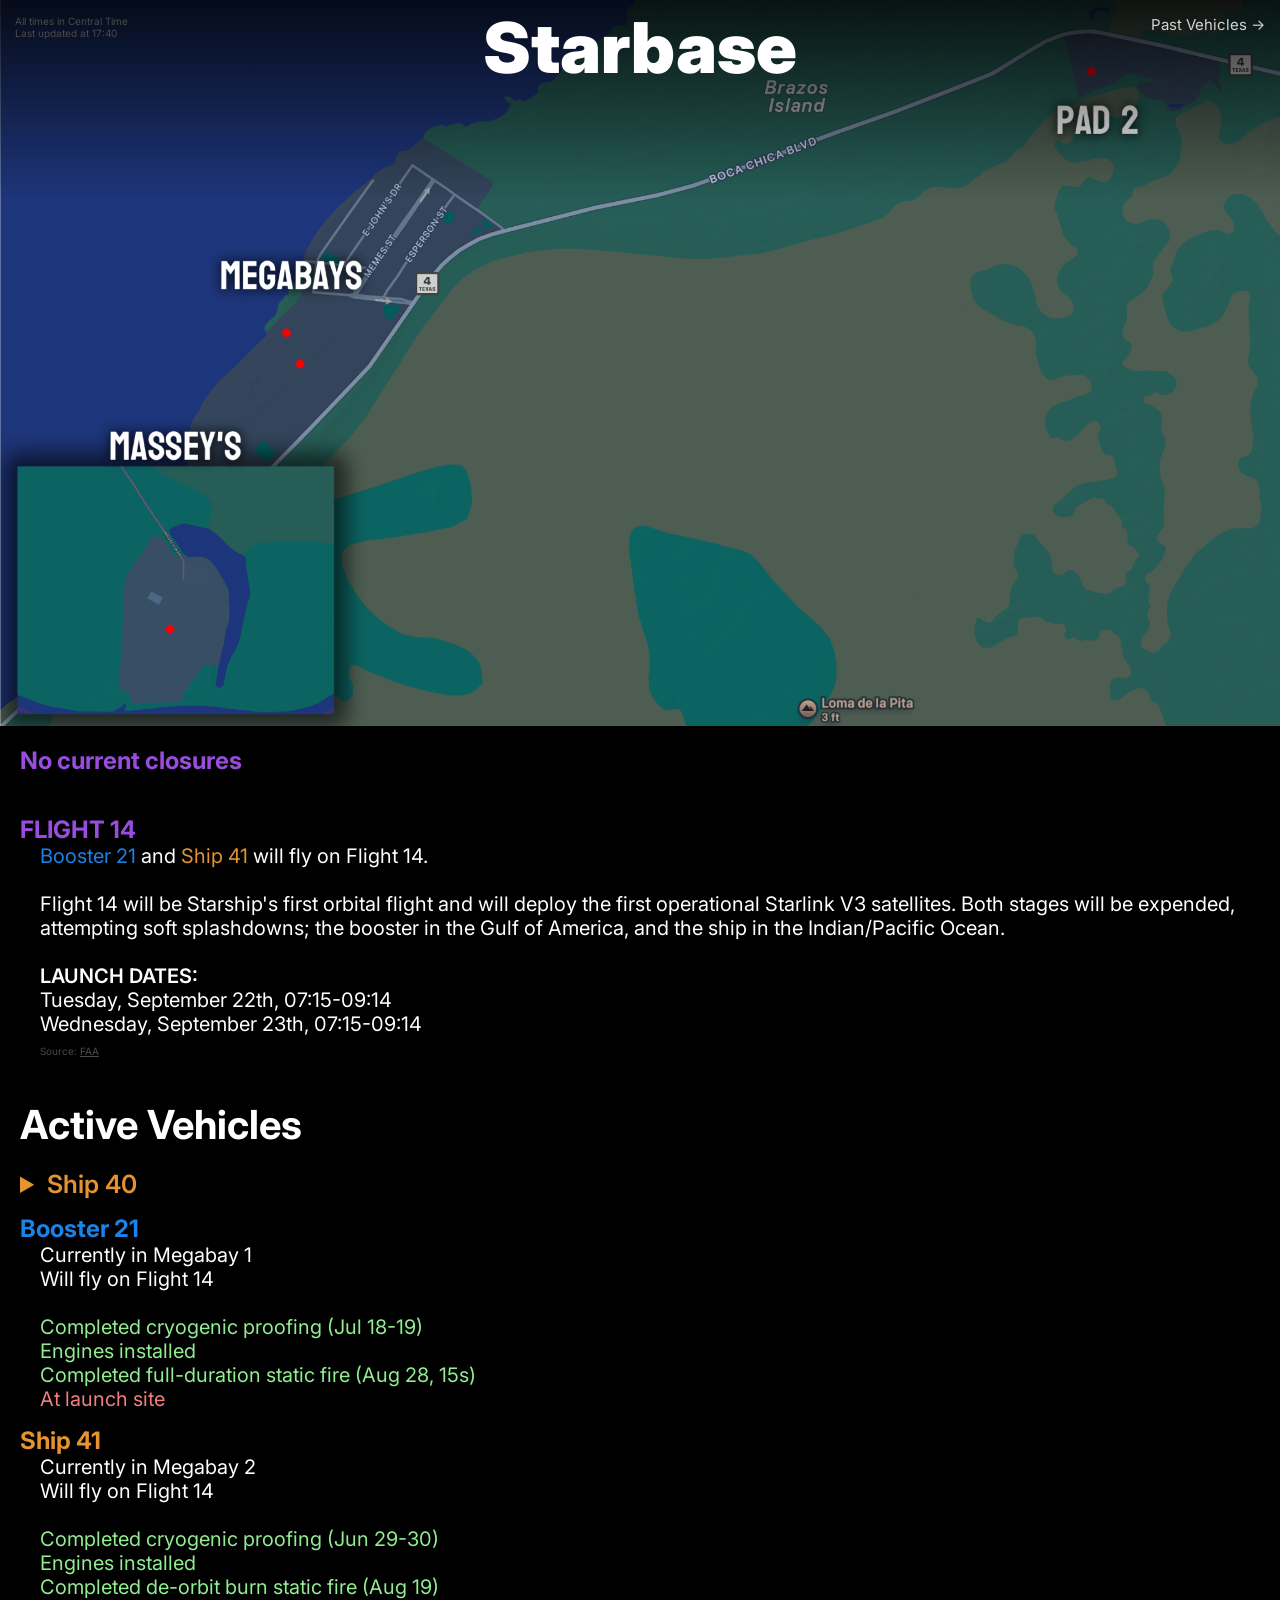
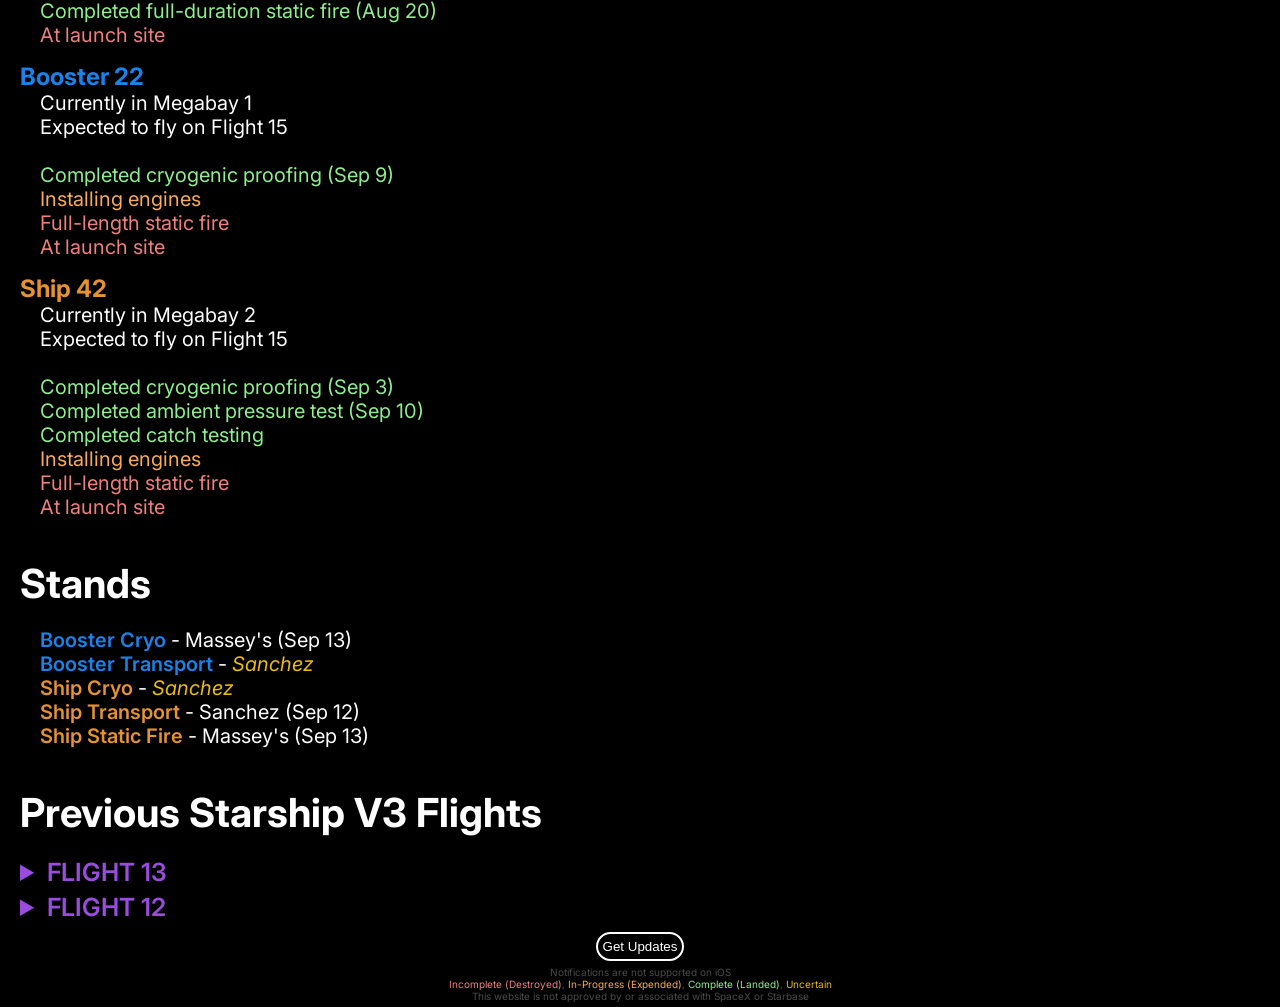
==== index.html @ cf2907a3 "notifications fix (maybe)" ====
<!DOCTYPE html>
<html>
<head>
<title>Starbase Updates</title>
<meta name="viewport" content="width=device-width, initial-scale=1.0">
<link href="https://fonts.googleapis.com/css2?family=Inter:ital,opsz,wght@0,14..32,100..900;1,14..32,100..900&family=Noto+Sans:ital,wght@0,100..900;1,100..900&display=swap" rel="stylesheet">
<link rel="stylesheet" href="stylesheet.css">
</head>

<body>
<div class="h-wrapper">
    <img src="img/none.png" class="headerimg">
    <h1>Starbase</h1>
    <p>All times in Central Time <br> Last updated at 17:40</p>
    <p class="right expand"><a href="past-vehicles.html" class="a-wrapper a-expand">Past Vehicles -></a></p>
</div>

<div class="firstdiv">
<h3 class="launch">No current closures</h3>

<!-- <details>
<summary class="dropdown-hover">Road Closure (Pad -> Production)</summary>
<pre>
<b>DATE</b> - m d, xx:xx-xx:xx
<b>PURPOSE</b> - 
</pre>
</details> -->

<!-- <details>
<summary class="dropdown-hover beach-closure">Beach Closure</summary>
<pre>
<b>DATE</b> - m d, xx:xx-xx:xx
<b>PURPOSE</b> - 
</pre>
</details> -->
</div>

<div>
<h3 class="launch">FLIGHT 14</h3>
<pre>
<span class="booster">Booster 21</span> and <span class="ship">Ship 41</span> will fly on Flight 14.

Flight 14 will be Starship's first orbital flight and will deploy the first operational Starlink V3 satellites. Both stages will be expended, attempting soft splashdowns; the booster in the Gulf of America, and the ship in the Indian/Pacific Ocean.

<b>LAUNCH DATES:</b>
Tuesday, September 22th, 07:15-09:14
Wednesday, September 23th, 07:15-09:14
<span class="source">Source: <a href="https://www.fly.faa.gov/adv/adv_spt" target="_blank" class="a-source">FAA</a></span>
</pre>
</div>

<div>
<h2>Active Vehicles</h2>

<details>
<summary class="dropdown-hover ship ship-hover">Ship 40</summary>
<pre>
Currently near the Cape of Good Hope
Flew on Flight 13

Ship 40 was expended on Flight 13, splashing down in the Indian Ocean. However, it landed soft enough to survive, and is now being transported to Starbase onboard <a href="https://www.marinetraffic.com/en/ais/details/ships/shipid:255286" target="_blank">FORTE</a> with a current ETA of October 8th.
</pre>
</details>

<h3 class="booster">Booster 21</h3>
<pre>
Currently in Megabay 1
Will fly on Flight 14

<span class="complete">Completed cryogenic proofing (Jul 18-19)
Engines installed
Completed full-duration static fire (Aug 28, 15s)</span>
<span class="incomplete">At launch site</span>
</pre>

<h3 class="ship">Ship 41</h3>
<pre>
Currently in Megabay 2
Will fly on Flight 14

<span class="complete">Completed cryogenic proofing (Jun 29-30)
Engines installed
Completed de-orbit burn static fire (Aug 19)
Completed full-duration static fire (Aug 20)</span>
<span class="incomplete">At launch site</span>
</pre>

<h3 class="booster">Booster 22</h3>
<pre>
Currently in Megabay 1
Expected to fly on Flight 15

<span class="complete">Completed cryogenic proofing (Sep 9)</span>
<span class="in-progress">Installing engines</span>
<span class="incomplete">Full-length static fire
At launch site</span>
</pre>

<h3 class="ship">Ship 42</h3>
<pre>
Currently in Megabay 2
Expected to fly on Flight 15

<span class="complete">Completed cryogenic proofing (Sep 3)
Completed ambient pressure test (Sep 10)
Completed catch testing</span>
<span class="in-progress">Installing engines</span>
<span class="incomplete">Full-length static fire
At launch site</span>
</pre>
</div>

<div>
<h2>Stands</h2>
<pre>
<b class="booster">Booster Cryo</b> - Massey's (Sep 13)
<b class="booster">Booster Transport</b> - <span class="uncertain">Sanchez</span>
<b class="ship">Ship Cryo</b> - <span class="uncertain">Sanchez</span>
<b class="ship">Ship Transport</b> - Sanchez (Sep 12)
<b class="ship">Ship Static Fire</b> - Massey's (Sep 13)
</pre>
</div>

<div>
<h2>Previous Starship V3 Flights</h2>
<details>
<summary class="dropdown-hover">FLIGHT 13</summary>
<pre>
<a class="a-none" href="past-vehicles.html#booster-20"><span class="incomplete">Booster 20</span></a> and <span class="complete">Ship 40</span> flew on Flight 13 on July 24th, 2026.

Flight 13 was the second test of Starship V3. Booster 20 completed its boostback burn but failed to relight all 13 engines for its landing burn, resulting in a hard splashdown. Ship 40 successfully deployed real Starlink V3 satellites for the first time, relit an engine in space, and splashed down in the Indian Ocean soft enough to remain in one piece.
</pre>
</details>

<details>
<summary class="dropdown-hover">FLIGHT 12</summary>
<pre>
<a class="a-none" href="past-vehicles.html#booster-19"><span class="incomplete">Booster 19</span></a> and <a class="a-none" href="past-vehicles.html#ship-39"><span class="in-progress">Ship 39</span></a> flew on Flight 12 on May 22nd, 2026.

Flight 12 was the first test flight of Starship V3. One Raptor 3 engine flamed out on ascent and, after stage separation, Booster 19 was unable to perform its boostback burn. One of Ship 39's RVAC engines flamed out on ascent, but despite that the rest of the flight was successful, deploying dummy Starlink V3 satellites before splashing down in the Indian Ocean.
</pre>
</details>
</div>

<button class="f-button" id="permissions">Get Updates</button>
<p class="footer source">Notifications are not supported on iOS</p>
<p class="footer source"><span class="incomplete">Incomplete (Destroyed)</span>, <span class="in-progress">In-Progress (Expended)</span>, <span class="complete">Complete (Landed)</span>, <span style="color: rgb(235, 188, 18);">Uncertain</span></p>
<p style="padding-bottom: 5px" class="footer source">This website is not approved by or associated with SpaceX or Starbase</p>

<script src="script.js"></script>
</body>
</html>
---- stylesheet.css ----
html {
    -webkit-text-size-adjust: 100%;
    text-size-adjust: 100%;
}

body {
    background-color: black;
    color: white;
    font-family: 'Inter';
    margin: 0;
}

h1 {
    text-align: center;
    font-weight: 900;
    font-size: clamp(28px, 8vw, 70px);
    position: absolute;
    z-index: 10;
    top: 5px;
    left: 50%;
    transform: translateX(-50%);
    width: fit-content;
    margin: 0;
}


h2 {
    font-size: 40px;
    font-weight: 700;
    margin-bottom: 20px;
}

.h-wrapper p {
    font-size: clamp(5px, 2vw, 10px);
    color: rgb(75, 75, 75);
    position: absolute;
    z-index: 10;
    top: 15px;
    left: 15px;
    right: 0;
    margin: 0;
    width: fit-content;
}

.a-wrapper {
    font-size: clamp(10px, 2vw, 15px);
    text-decoration: none;
}

.h-wrapper .right {
    text-align: right;
    left: auto;
    right: 15px;
}

img {
    width: 100%;
    height: auto;
}

details {
    margin-top: 5px;
    margin-bottom: 5px;
    width: fit-content;
}

.dropdown-hover {
    cursor: pointer;
}

summary {
    font-weight: 600;
    font-size: 25px;
    color: #994cde;
    -webkit-user-select: none; /* Safari */
    -ms-user-select: none; /* IE 10 and IE 11 */
    user-select: none; /* Standard syntax */
}

.beach-closure {
    color: #d73cbd;
}

.beach-closure:hover {
    color: #f063d8;
}

summary:hover {
    color: #b974f5;
    transition: 0.1s;
}

.ship-hover:hover {
    color: #eba652;
    transition: 0.1s;
}

.booster-hover:hover {
    color: #3e98f2;
    transition: 0.1s;
}

pre {
    font-family: 'Inter';
    font-weight: 400;
    font-size: 20px;
    margin-top: 0;
    margin-bottom: 10px;
    white-space: pre-wrap;
    word-wrap: break-word;
    padding-left: 1em;
}

b {
    font-weight: 600;
}

.h-wrapper {
    position: relative;
    margin: 0;
    padding: 0;
}

.h-wrapper::after {
    content: '';
    position: absolute;
    top: 0;
    left: 0;
    right: 0;
    height: 200px;
    background: linear-gradient(to bottom, rgba(0, 0, 0, 0.8), transparent);
    pointer-events: none;
    z-index: 1;
}

.headerimg {
    display: block;
}

.firstdiv {
    margin-top: 20px;
}

div {
    margin-top: 40px;
    padding: 0 20px;
}

div h3 {
    font-size: 24px;
    margin-top: 15px;
    margin-bottom: 0;
}

.f-button {
    margin: auto;
    margin-top: 10px;
    margin-bottom: 5px;
    display: block;
    padding: 5px;
    border-radius: 15px;
    background-color: black;
    border: 2px white solid;
    color: white;
    scale: 1;
    transition: 0.2s;
}

.f-button:hover {
    color: black;
    background-color: white;
    scale: 1.1;
    cursor: pointer;
}

.footer {
    text-align: center;
}

.booster {
    color: #1b82e8;
}

.ship {
    color: #e49330;
}

.launch {
    color: #994cde;
}

.source {
    color: rgb(75, 75, 75);
    font-size: 10px;
    margin: 0;
}

a {
    color: lightgray;
    text-decoration-color: lightgray;
    text-decoration-thickness: 1px;
}

.a-source {
    color: rgb(75, 75, 75);
    text-decoration-color: rgb(75, 75, 75);
}

.a-none {
    color: auto;
    text-decoration-color: auto;
}

.complete {
    color: lightgreen;
}

.in-progress {
    color: rgb(249, 170, 91);
}

.incomplete {
    color: lightcoral
}

.uncertain {
    color: rgb(235, 188, 18);
    font-style: italic;
}

.retired {
    color: rgb(155, 155, 155);
}

.booster-s {
    color: rgb(54, 184, 228);
}

.ship-s {
    color: rgb(237, 162, 101);
}

.booster-launch-p {
    font-weight: 500;
    color: rgb(192, 233, 248);
}

.ship-launch-p {
    font-weight: 500;
    color: rgb(248, 214, 192)
}

.expand {
    scale: 1;
    transition: 0.3s;
}

.expand:hover {
    cursor: pointer;
    scale: 1.1;
}

.a-expand {
    color: lightgray;
    transition: 0.3s;
}

.a-expand:hover {
    color: white;
}
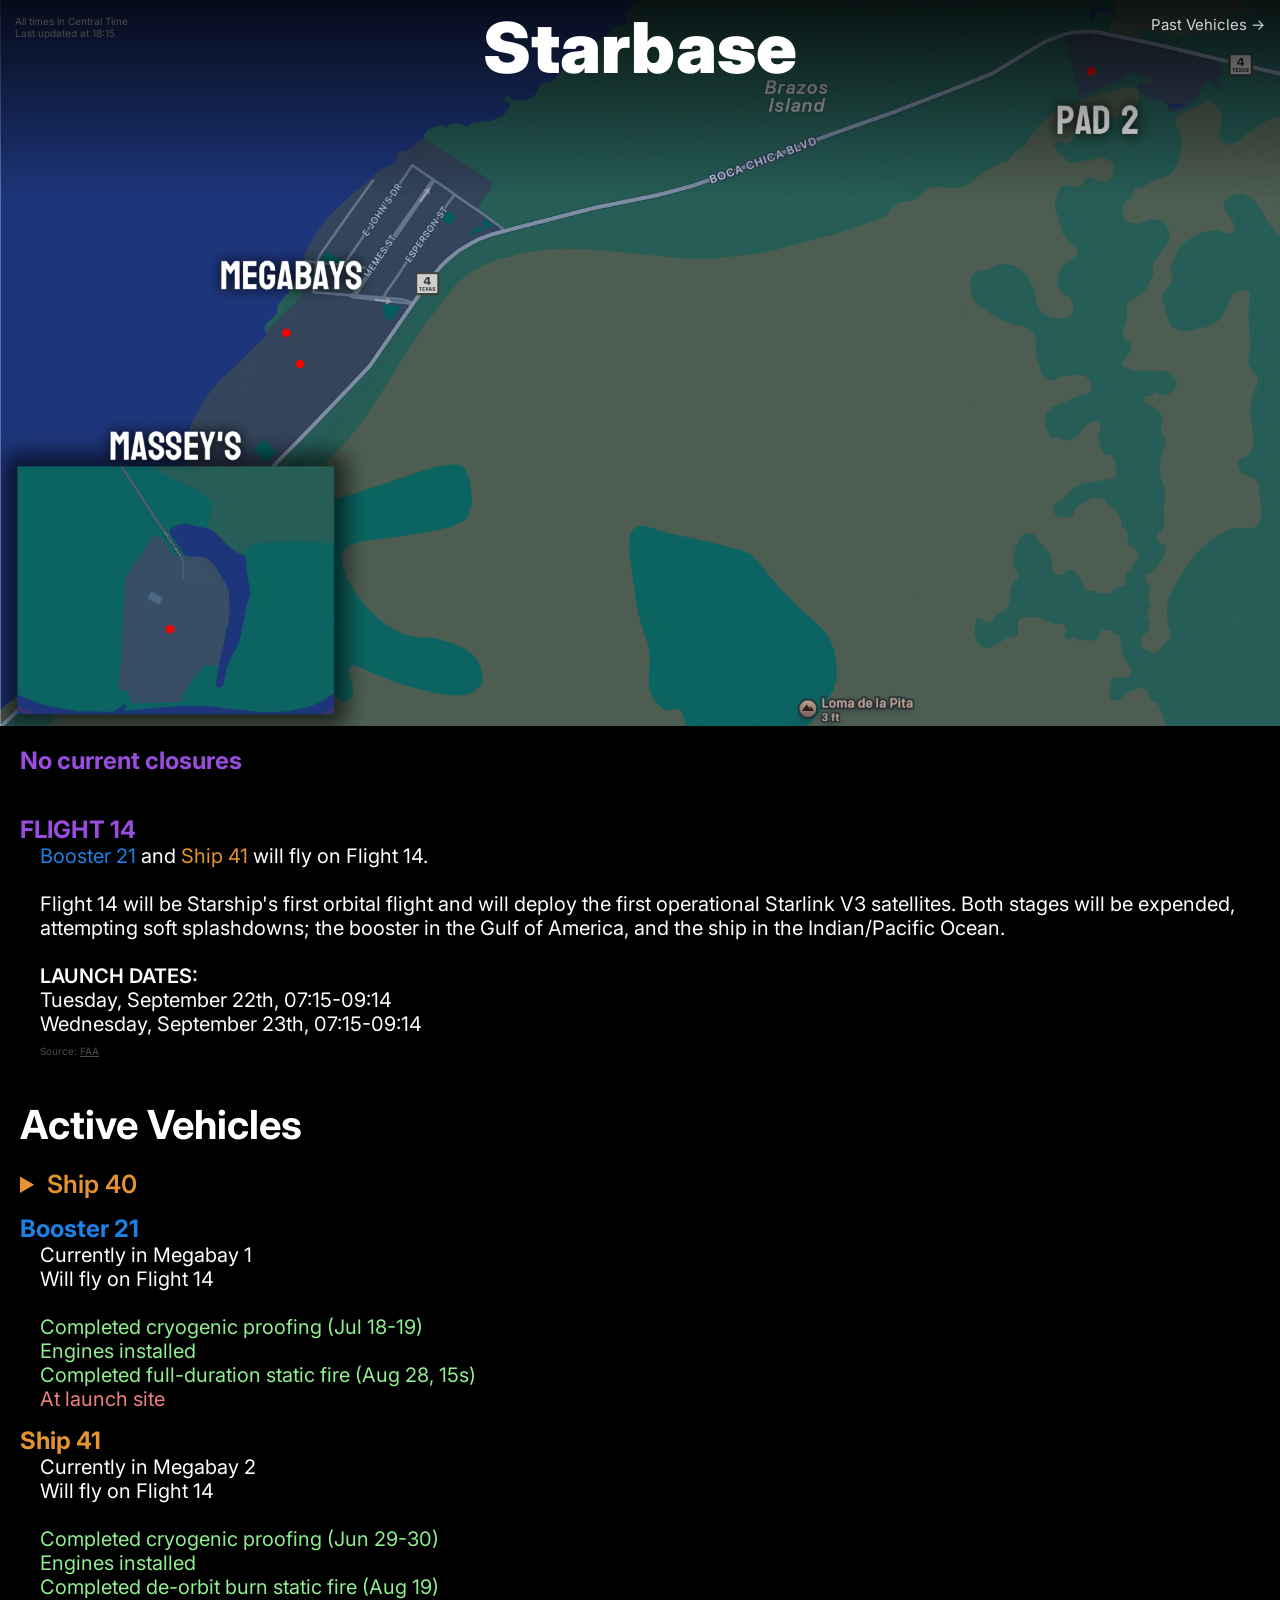
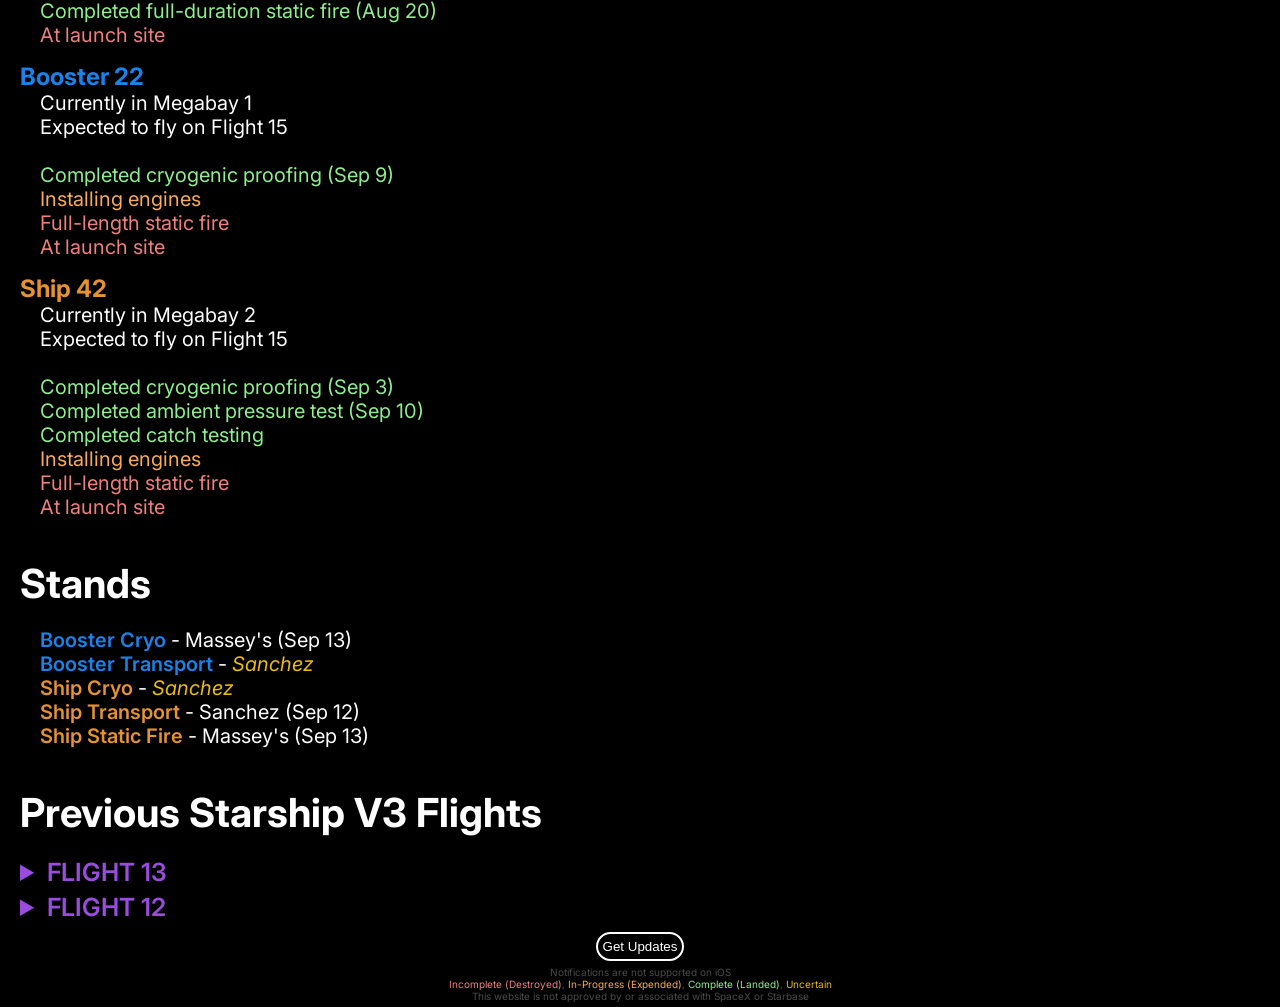
==== commit 22540f60: "9/14 18:15" ====
--- a/index.html
+++ b/index.html
@@ -11,7 +11,7 @@
 <div class="h-wrapper">
     <img src="img/none.png" class="headerimg">
     <h1>Starbase</h1>
-    <p>All times in Central Time <br> Last updated at 17:40</p>
+    <p>All times in Central Time <br> Last updated at 18:15</p>
     <p class="right expand"><a href="past-vehicles.html" class="a-wrapper a-expand">Past Vehicles -></a></p>
 </div>
 
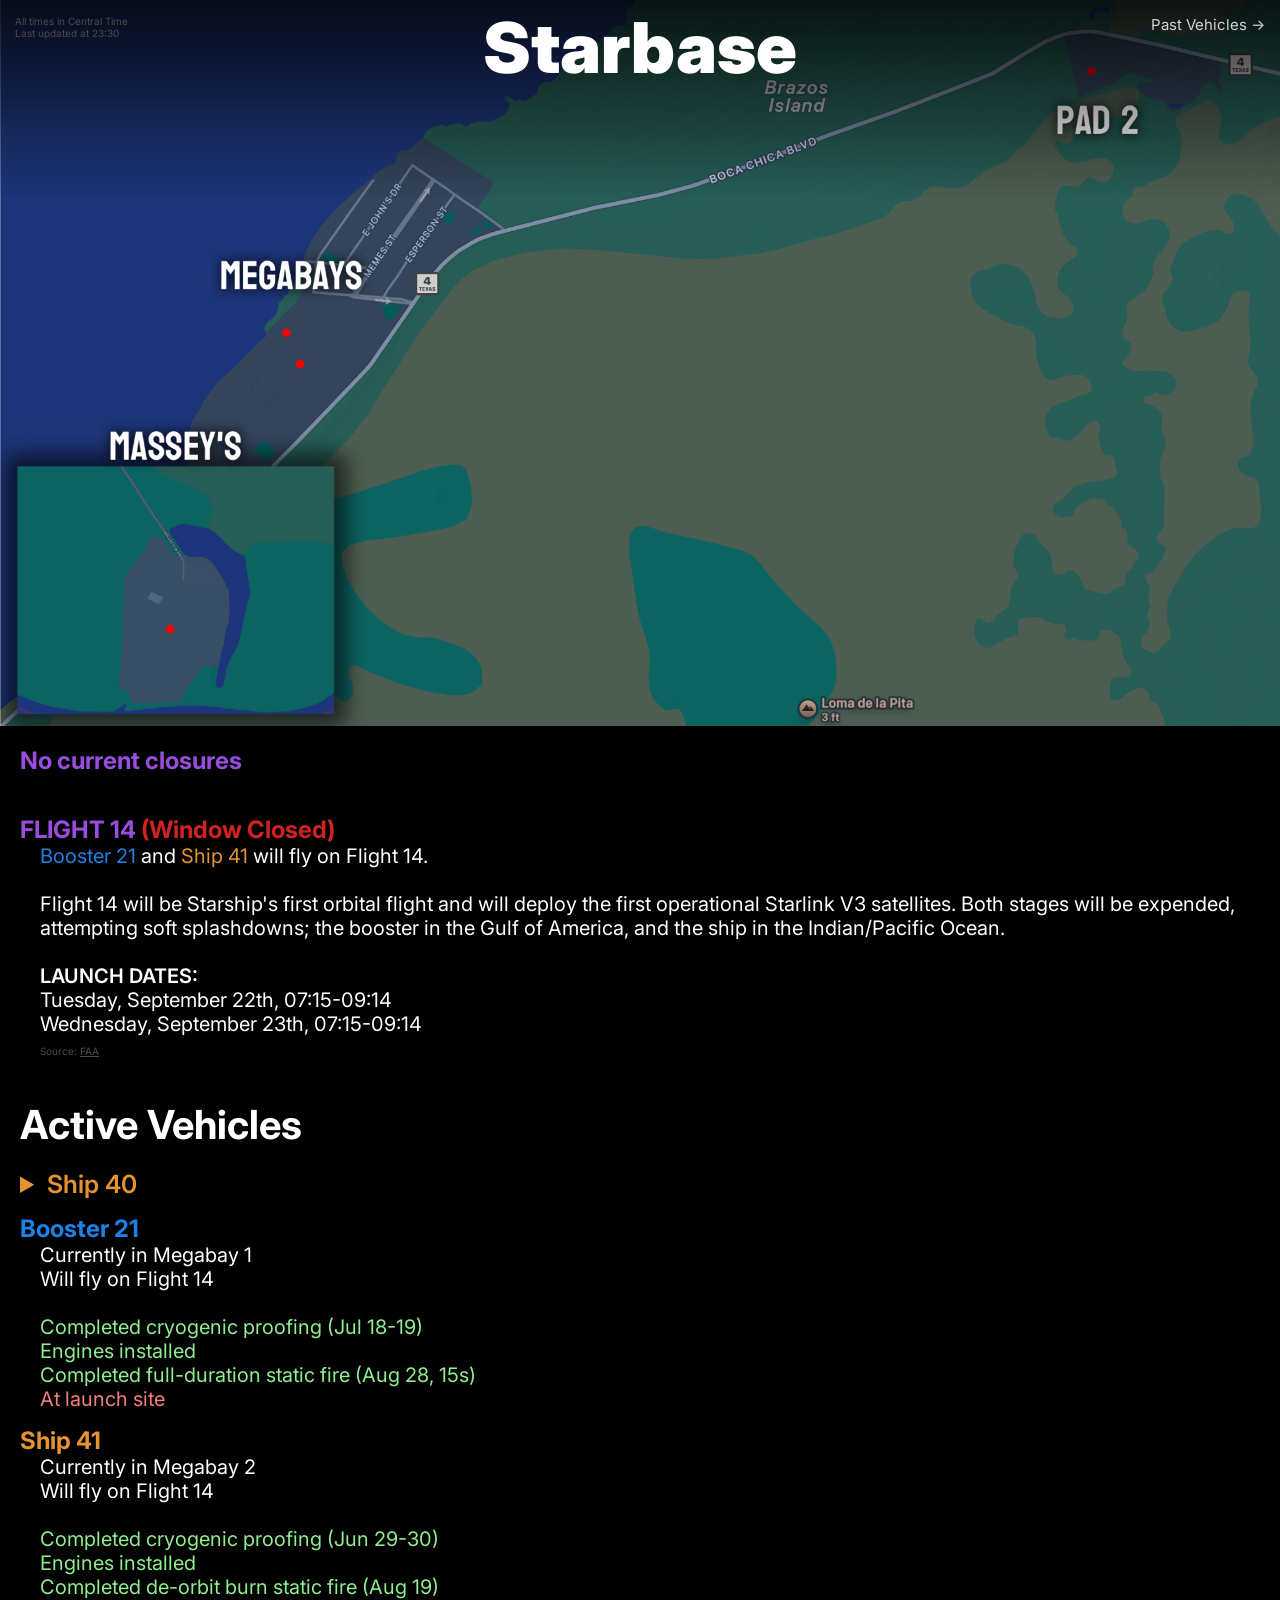
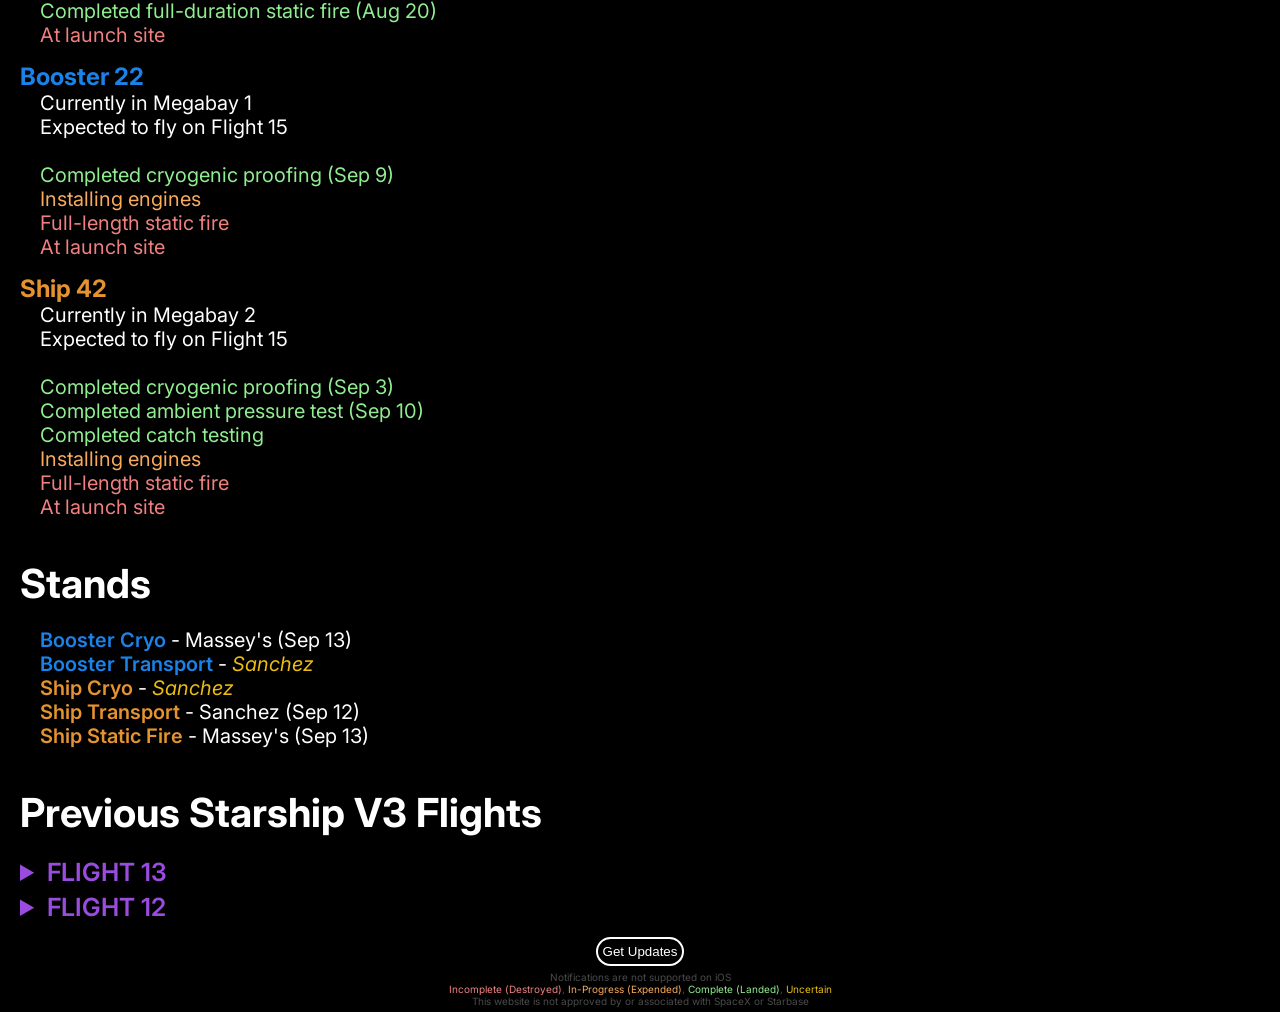
==== commit 10ab035a: "1.4 - Added a launch countdown (with notifications) - Made more objects scale with hover (details, h" ====
--- a/index.html
+++ b/index.html
@@ -10,9 +10,9 @@
 <body>
 <div class="h-wrapper">
     <img src="img/none.png" class="headerimg">
-    <h1>Starbase</h1>
-    <p>All times in Central Time <br> Last updated at 18:15</p>
-    <p class="right expand"><a href="past-vehicles.html" class="a-wrapper a-expand">Past Vehicles -></a></p>
+    <a href="index.html"><h1>Starbase</h1></a>
+    <p>All times in Central Time <br> Last updated at 23:30</p>
+    <p class="right expand11"><a href="past-vehicles.html" class="a-wrapper a-whiten">Past Vehicles -></a></p>
 </div>
 
 <div class="firstdiv">
@@ -36,7 +36,7 @@
 </div>
 
 <div>
-<h3 class="launch">FLIGHT 14</h3>
+<h3 class="launch">FLIGHT 14 <span style="color: rgb(209, 34, 34)" id="launchTimer"></span></h3>
 <pre>
 <span class="booster">Booster 21</span> and <span class="ship">Ship 41</span> will fly on Flight 14.
 
@@ -45,7 +45,7 @@
 <b>LAUNCH DATES:</b>
 Tuesday, September 22th, 07:15-09:14
 Wednesday, September 23th, 07:15-09:14
-<span class="source">Source: <a href="https://www.fly.faa.gov/adv/adv_spt" target="_blank" class="a-source">FAA</a></span>
+<span class="p-small">Source: <a href="https://www.fly.faa.gov/adv/adv_spt" target="_blank" class="a-source">FAA</a></span>
 </pre>
 </div>
 
@@ -142,10 +142,12 @@
 </details>
 </div>
 
+<div class="footer">
 <button class="f-button" id="permissions">Get Updates</button>
-<p class="footer source">Notifications are not supported on iOS</p>
-<p class="footer source"><span class="incomplete">Incomplete (Destroyed)</span>, <span class="in-progress">In-Progress (Expended)</span>, <span class="complete">Complete (Landed)</span>, <span style="color: rgb(235, 188, 18);">Uncertain</span></p>
-<p style="padding-bottom: 5px" class="footer source">This website is not approved by or associated with SpaceX or Starbase</p>
+<p class="p-small">Notifications are not supported on iOS</p>
+<p class="p-small"><span class="incomplete">Incomplete (Destroyed)</span>, <span class="in-progress">In-Progress (Expended)</span>, <span class="complete">Complete (Landed)</span>, <span style="color: rgb(235, 188, 18);">Uncertain</span></p>
+<p class="p-small">This website is not approved by or associated with SpaceX or Starbase</p>
+</div>
 
 <script src="script.js"></script>
 </body>
--- a/stylesheet.css
+++ b/stylesheet.css
@@ -1,33 +1,45 @@
 html {
     -webkit-text-size-adjust: 100%;
     text-size-adjust: 100%;
+    font-family: 'Inter';
 }
 
 body {
     background-color: black;
     color: white;
-    font-family: 'Inter';
     margin: 0;
 }
 
 h1 {
     text-align: center;
+    color: white;
     font-weight: 900;
     font-size: clamp(28px, 8vw, 70px);
     position: absolute;
     z-index: 10;
     top: 5px;
     left: 50%;
-    transform: translateX(-50%);
-    width: fit-content;
-    margin: 0;
-}
-
+    transform: translateX(-50%) scale(1);
+    transition: transform 0.3s;
+    width: fit-content;
+    margin: 0;
+}
+
+h1:hover {
+    transform: translateX(-50%) scale(1.2);
+    cursor: pointer;
+}
 
 h2 {
     font-size: 40px;
     font-weight: 700;
     margin-bottom: 20px;
+}
+
+h3 {
+    font-size: 24px;
+    margin-top: 15px;
+    margin-bottom: 0;
 }
 
 .h-wrapper p {
@@ -71,10 +83,17 @@
 summary {
     font-weight: 600;
     font-size: 25px;
+    width: fit-content;
     color: #994cde;
     -webkit-user-select: none; /* Safari */
     -ms-user-select: none; /* IE 10 and IE 11 */
     user-select: none; /* Standard syntax */
+    transition: 0.5s;
+    scale: 1;
+}
+
+summary:hover {
+    scale: 1.05;
 }
 
 .beach-closure {
@@ -87,17 +106,14 @@
 
 summary:hover {
     color: #b974f5;
-    transition: 0.1s;
 }
 
 .ship-hover:hover {
     color: #eba652;
-    transition: 0.1s;
 }
 
 .booster-hover:hover {
     color: #3e98f2;
-    transition: 0.1s;
 }
 
 pre {
@@ -146,12 +162,6 @@
     padding: 0 20px;
 }
 
-div h3 {
-    font-size: 24px;
-    margin-top: 15px;
-    margin-bottom: 0;
-}
-
 .f-button {
     margin: auto;
     margin-top: 10px;
@@ -174,7 +184,9 @@
 }
 
 .footer {
+    margin-top: 15px;
     text-align: center;
+    padding-bottom: 5px;
 }
 
 .booster {
@@ -189,7 +201,7 @@
     color: #994cde;
 }
 
-.source {
+.p-small {
     color: rgb(75, 75, 75);
     font-size: 10px;
     margin: 0;
@@ -211,6 +223,17 @@
     text-decoration-color: auto;
 }
 
+.grow-link {
+    scale: 1;
+    color: auto;
+    transition: 0.3s;
+}
+
+.grow-link:hover {
+    scale: 1.05;
+    color: rgb(80, 147, 235);
+}
+
 .complete {
     color: lightgreen;
 }
@@ -250,21 +273,21 @@
     color: rgb(248, 214, 192)
 }
 
-.expand {
+.expand11 {
     scale: 1;
     transition: 0.3s;
 }
 
-.expand:hover {
+.expand11:hover {
     cursor: pointer;
     scale: 1.1;
 }
 
-.a-expand {
+.a-whiten {
     color: lightgray;
     transition: 0.3s;
 }
 
-.a-expand:hover {
+.a-whiten:hover {
     color: white;
 }
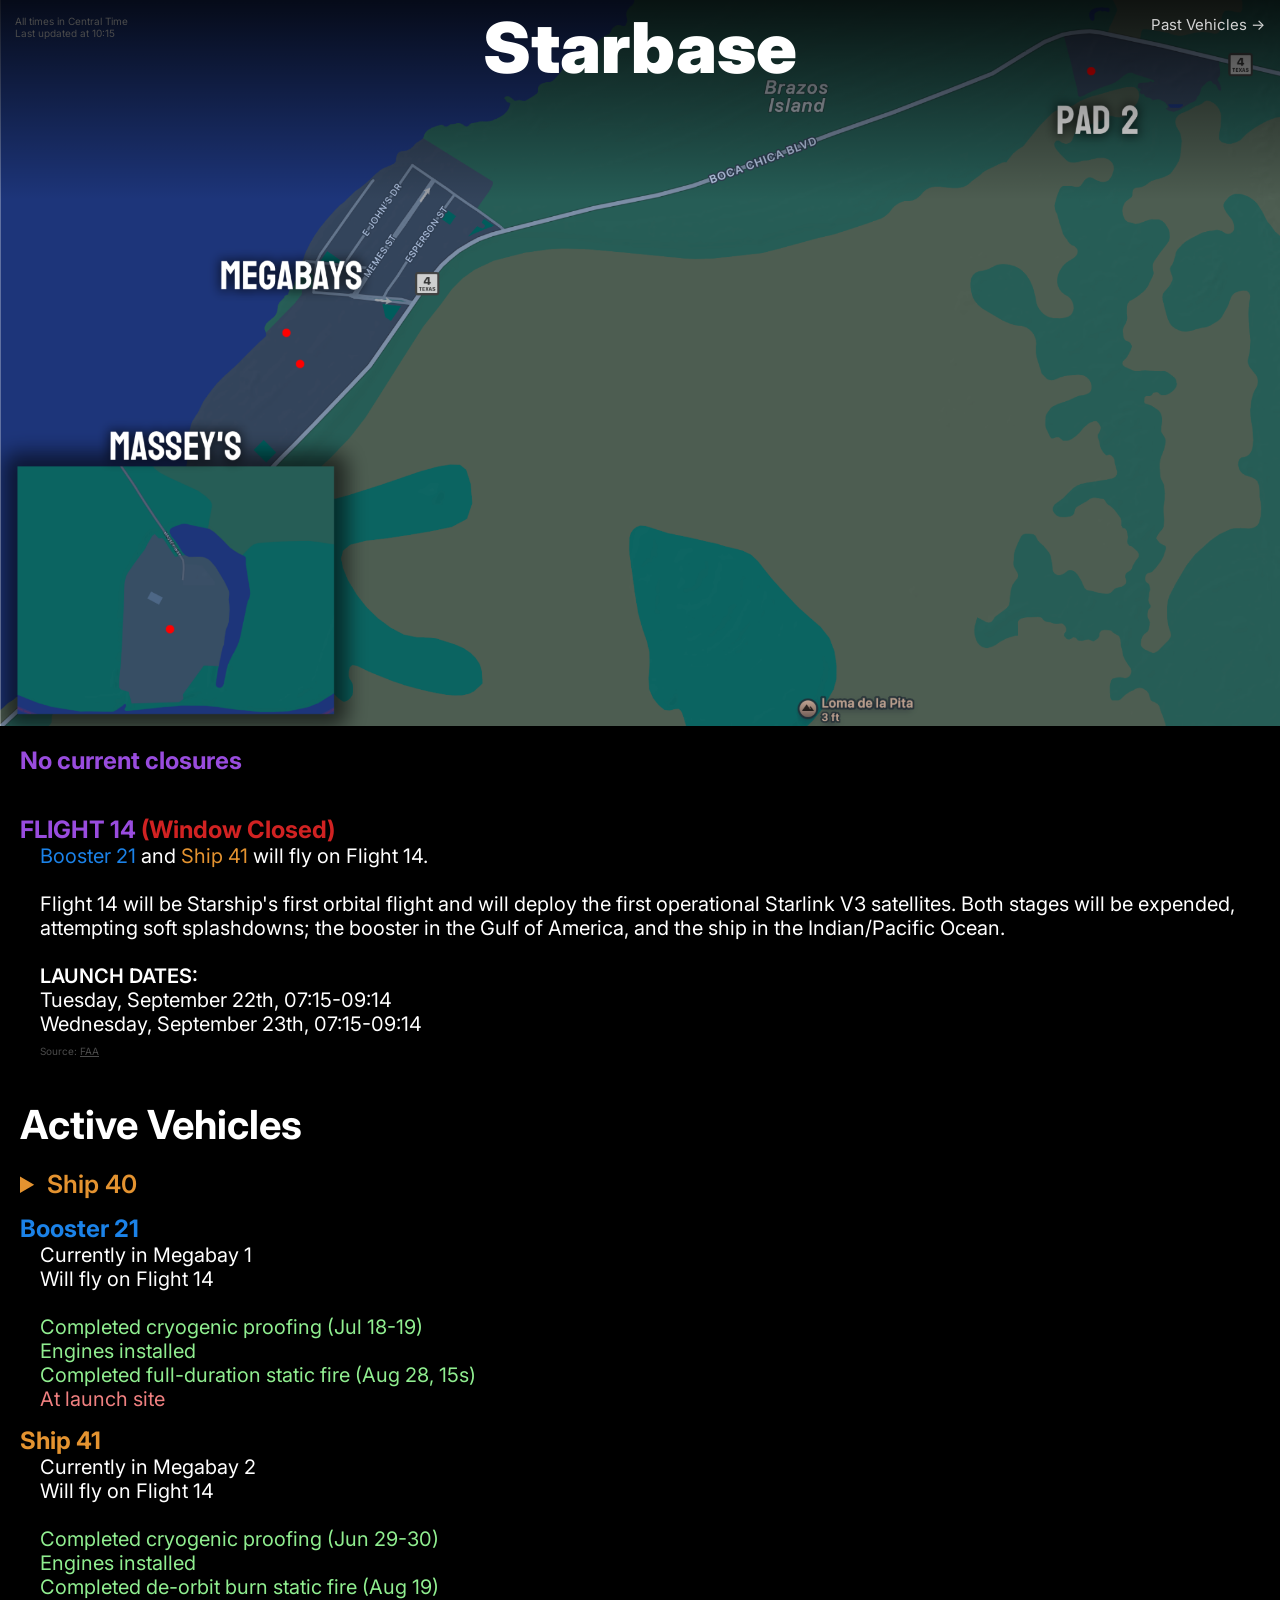
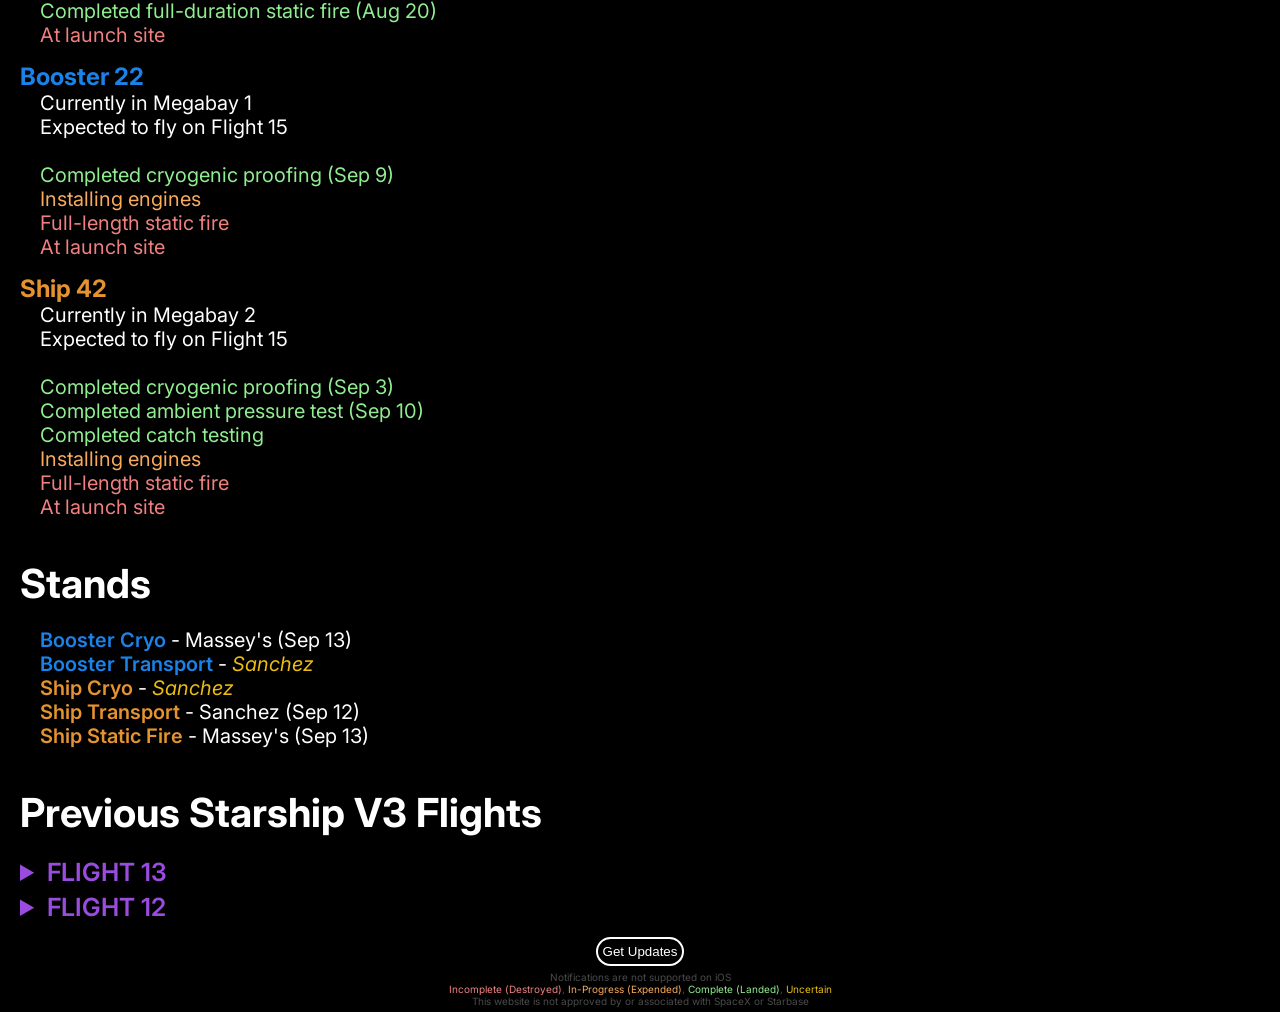
==== commit 1b0ae55a: "9/15 10:15 - Added 1hr and 10min notifications - Changed behavior when window is open" ====
--- a/index.html
+++ b/index.html
@@ -11,7 +11,7 @@
 <div class="h-wrapper">
     <img src="img/none.png" class="headerimg">
     <a href="index.html"><h1>Starbase</h1></a>
-    <p>All times in Central Time <br> Last updated at 23:30</p>
+    <p>All times in Central Time <br> Last updated at 10:15</p>
     <p class="right expand11"><a href="past-vehicles.html" class="a-wrapper a-whiten">Past Vehicles -></a></p>
 </div>
 
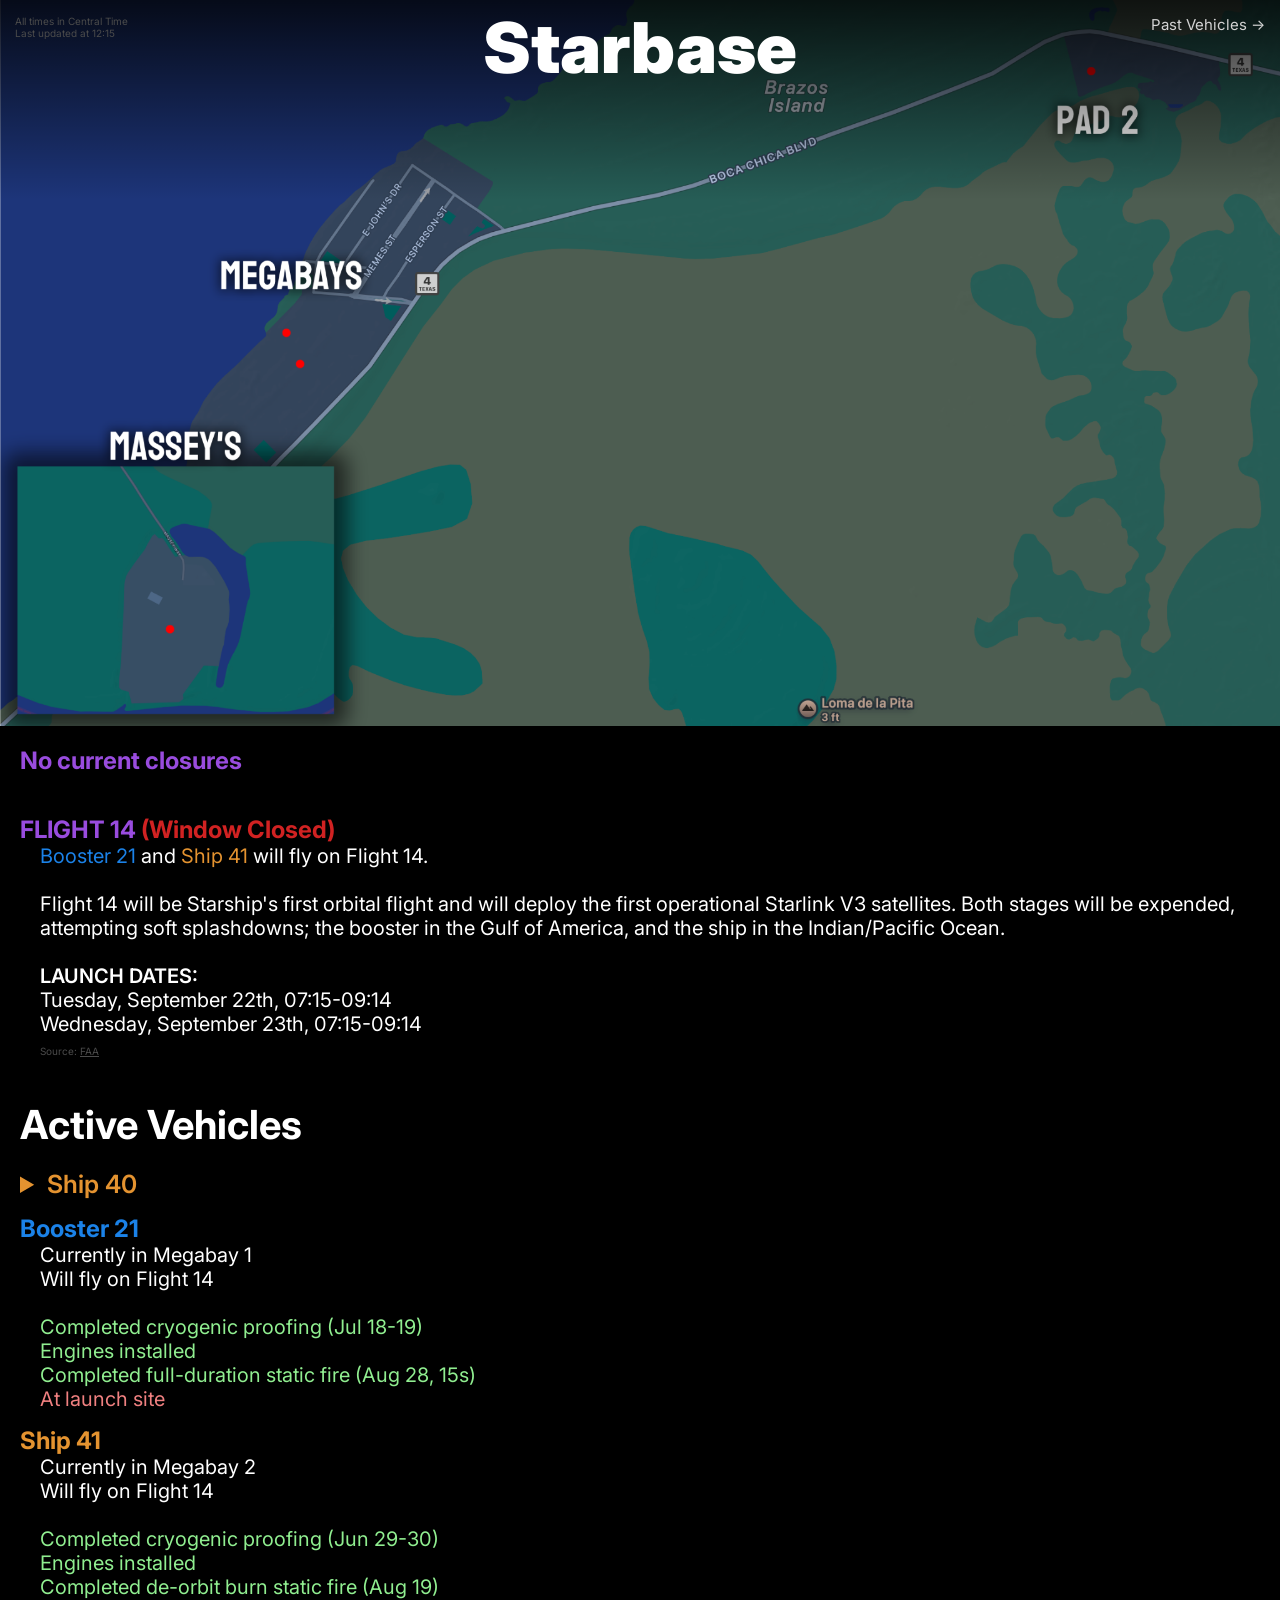
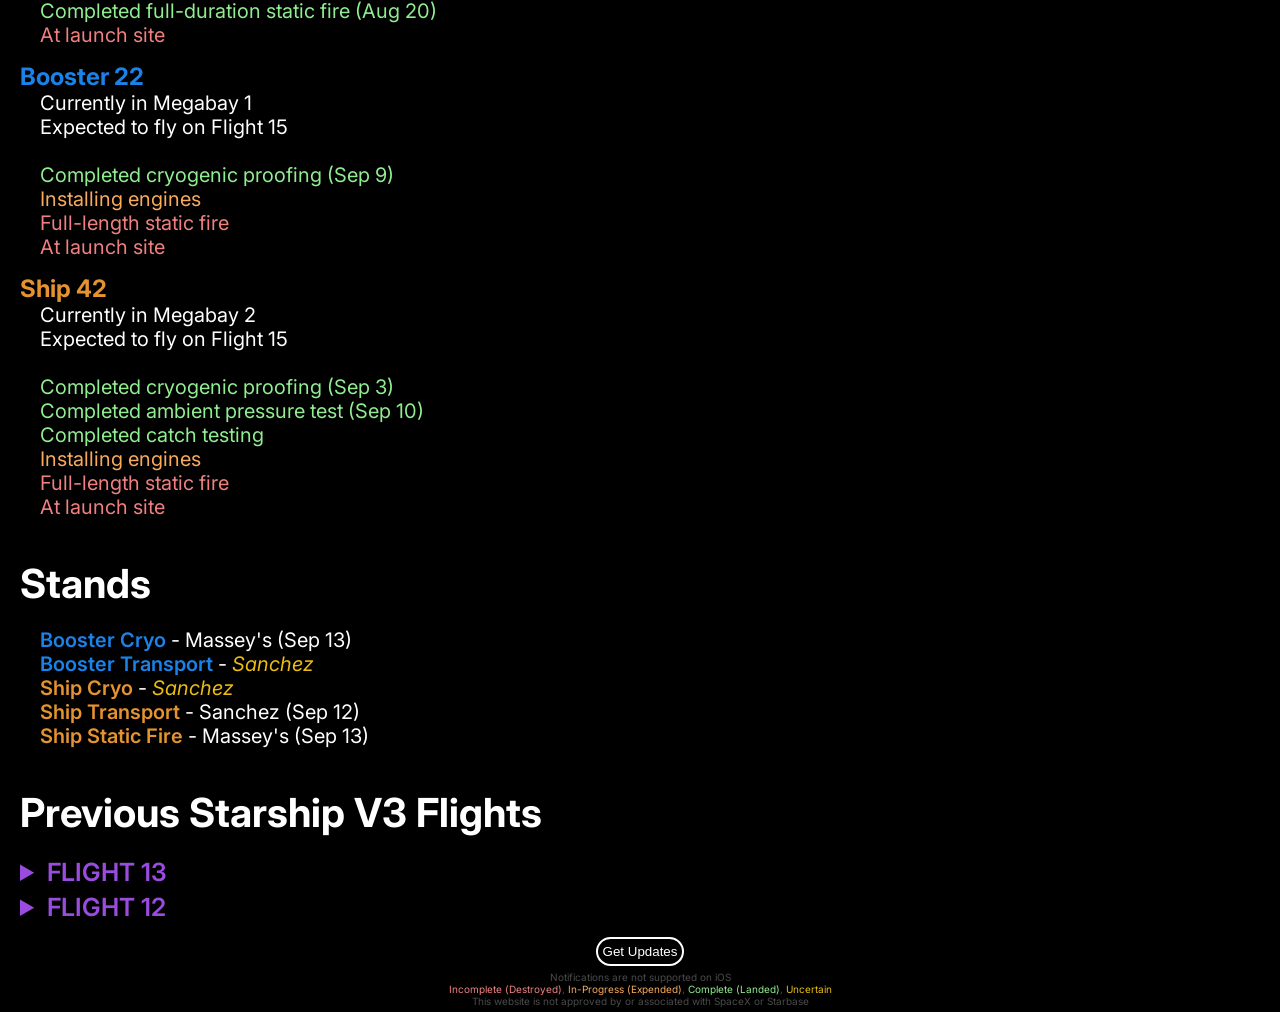
==== commit dd50182e: ".gitignore" ====
--- a/index.html
+++ b/index.html
@@ -11,7 +11,7 @@
 <div class="h-wrapper">
     <img src="img/none.png" class="headerimg">
     <a href="index.html"><h1>Starbase</h1></a>
-    <p>All times in Central Time <br> Last updated at 10:15</p>
+    <p>All times in Central Time <br> Last updated at 12:15</p>
     <p class="right expand11"><a href="past-vehicles.html" class="a-wrapper a-whiten">Past Vehicles -></a></p>
 </div>
 
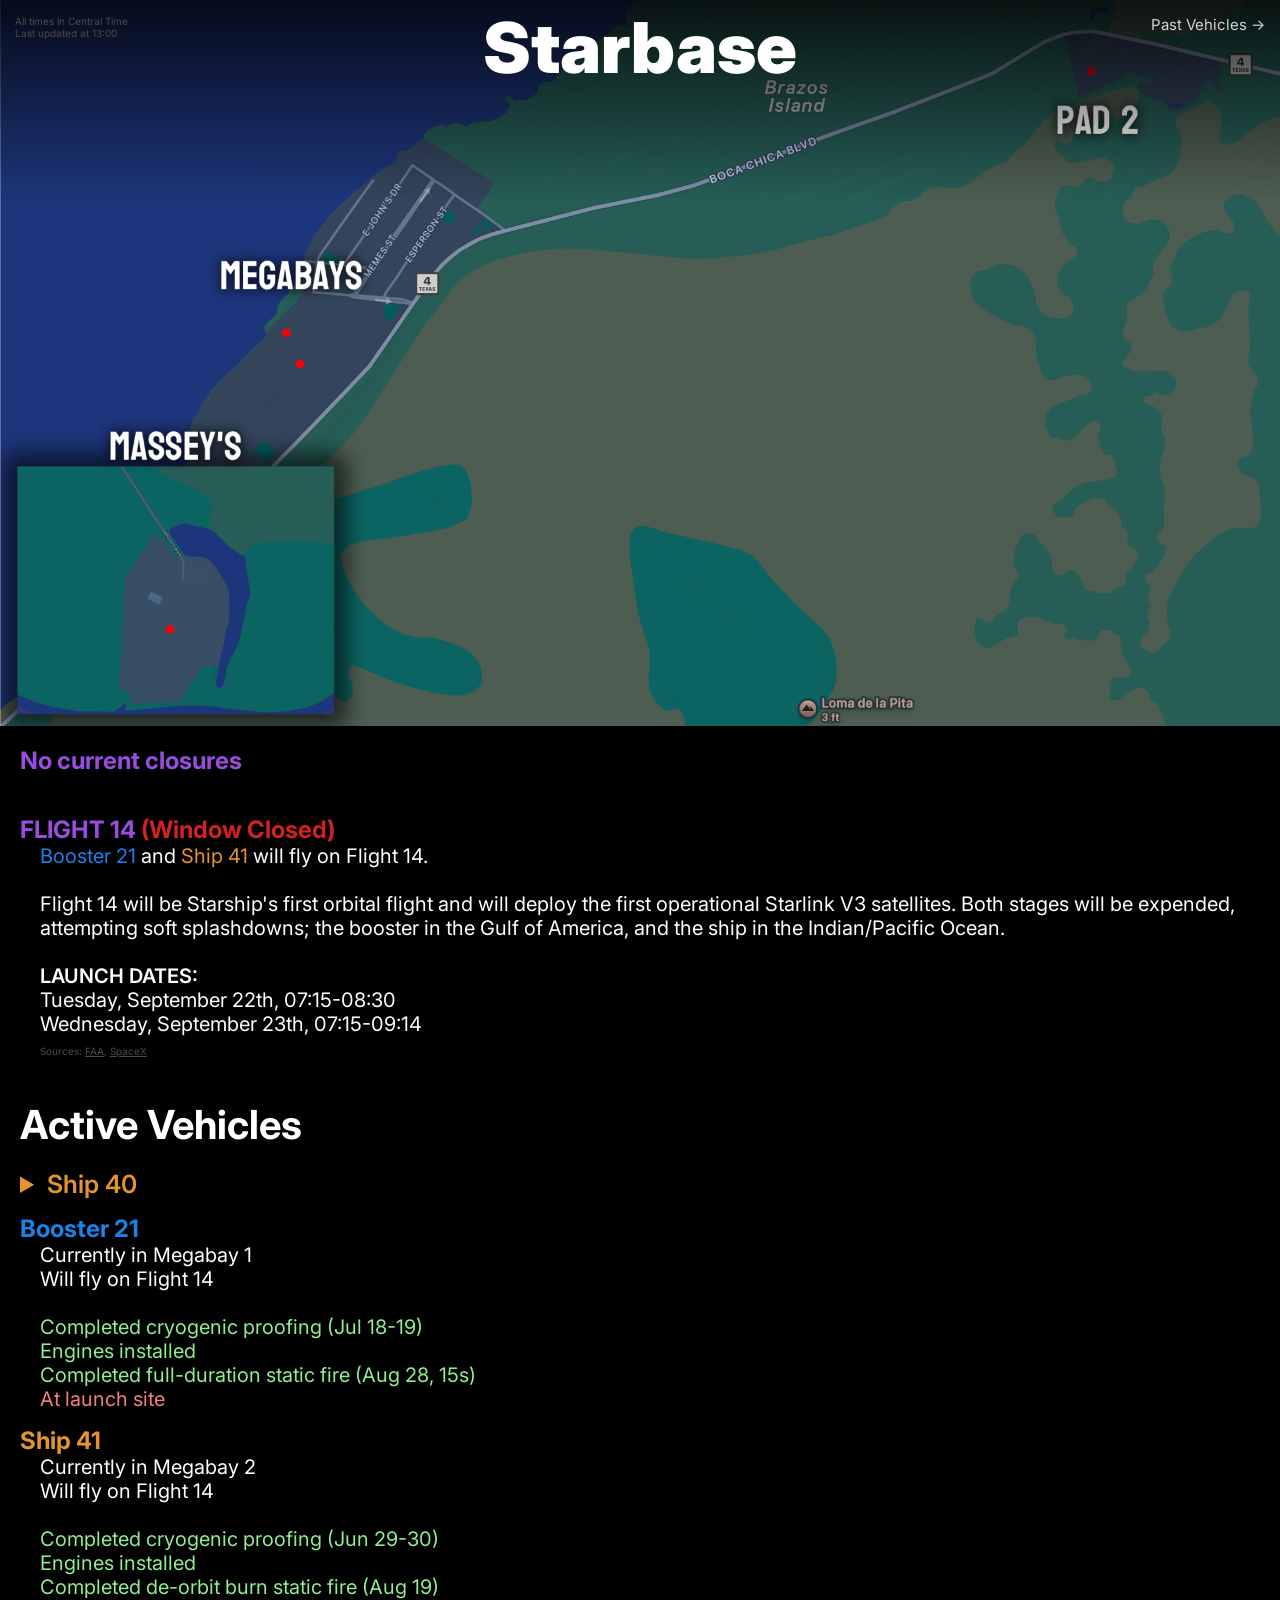
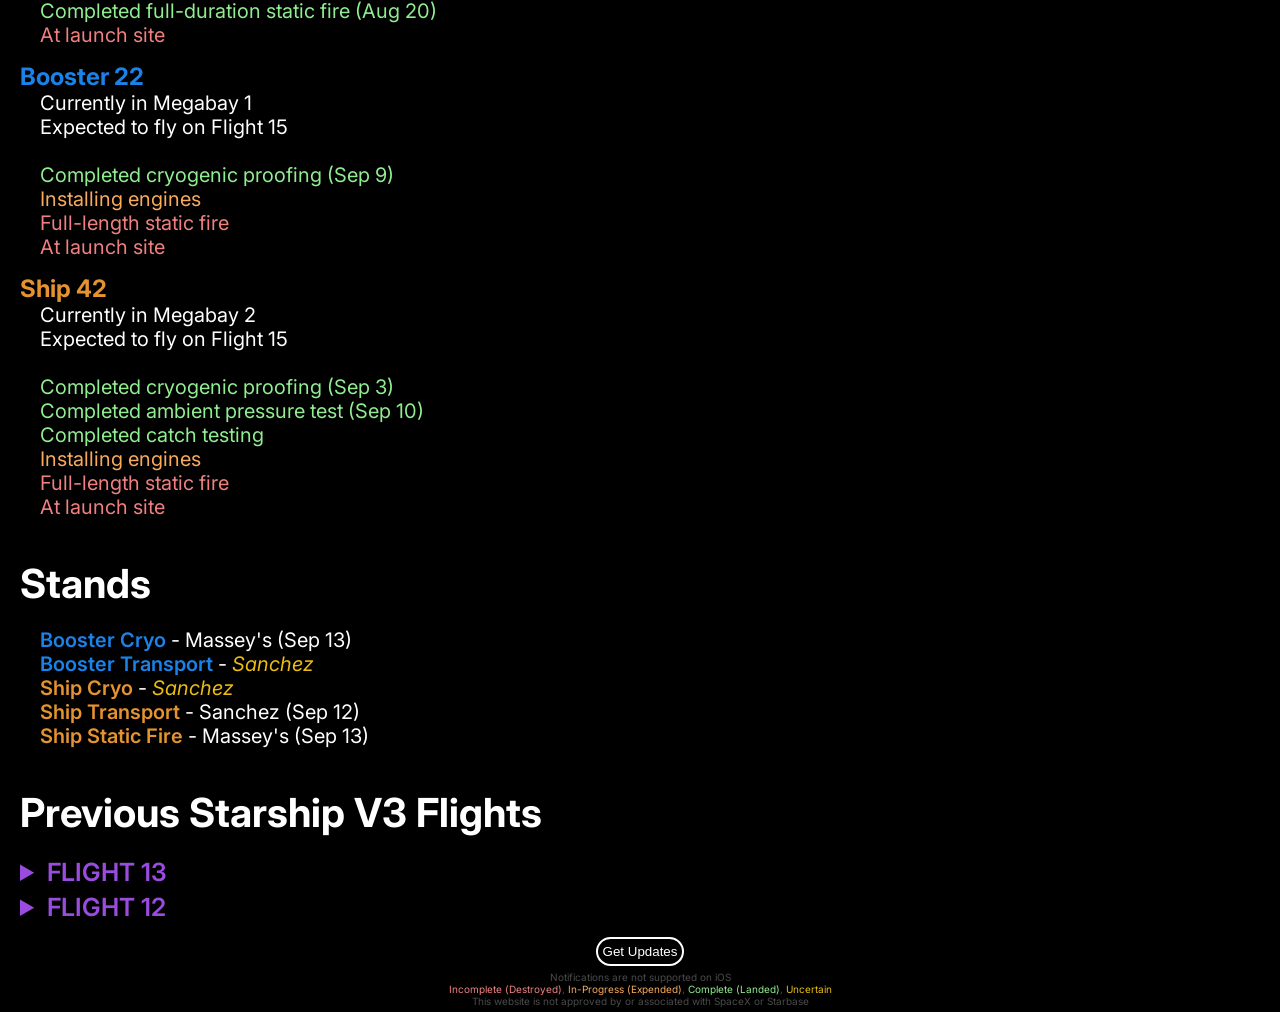
==== commit f551bebf: "9/15 13:00 Launch date confirmed" ====
--- a/index.html
+++ b/index.html
@@ -11,7 +11,7 @@
 <div class="h-wrapper">
     <img src="img/none.png" class="headerimg">
     <a href="index.html"><h1>Starbase</h1></a>
-    <p>All times in Central Time <br> Last updated at 12:15</p>
+    <p>All times in Central Time <br> Last updated at 13:00</p>
     <p class="right expand11"><a href="past-vehicles.html" class="a-wrapper a-whiten">Past Vehicles -></a></p>
 </div>
 
@@ -43,9 +43,9 @@
 Flight 14 will be Starship's first orbital flight and will deploy the first operational Starlink V3 satellites. Both stages will be expended, attempting soft splashdowns; the booster in the Gulf of America, and the ship in the Indian/Pacific Ocean.
 
 <b>LAUNCH DATES:</b>
-Tuesday, September 22th, 07:15-09:14
+Tuesday, September 22th, 07:15-08:30
 Wednesday, September 23th, 07:15-09:14
-<span class="p-small">Source: <a href="https://www.fly.faa.gov/adv/adv_spt" target="_blank" class="a-source">FAA</a></span>
+<span class="p-small">Sources: <a href="https://www.fly.faa.gov/adv/adv_spt" target="_blank" class="a-source">FAA</a>, <a href="https://www.spacex.com/launches/starship-flight-14" target="_blank" class="a-source">SpaceX</a></span>
 </pre>
 </div>
 
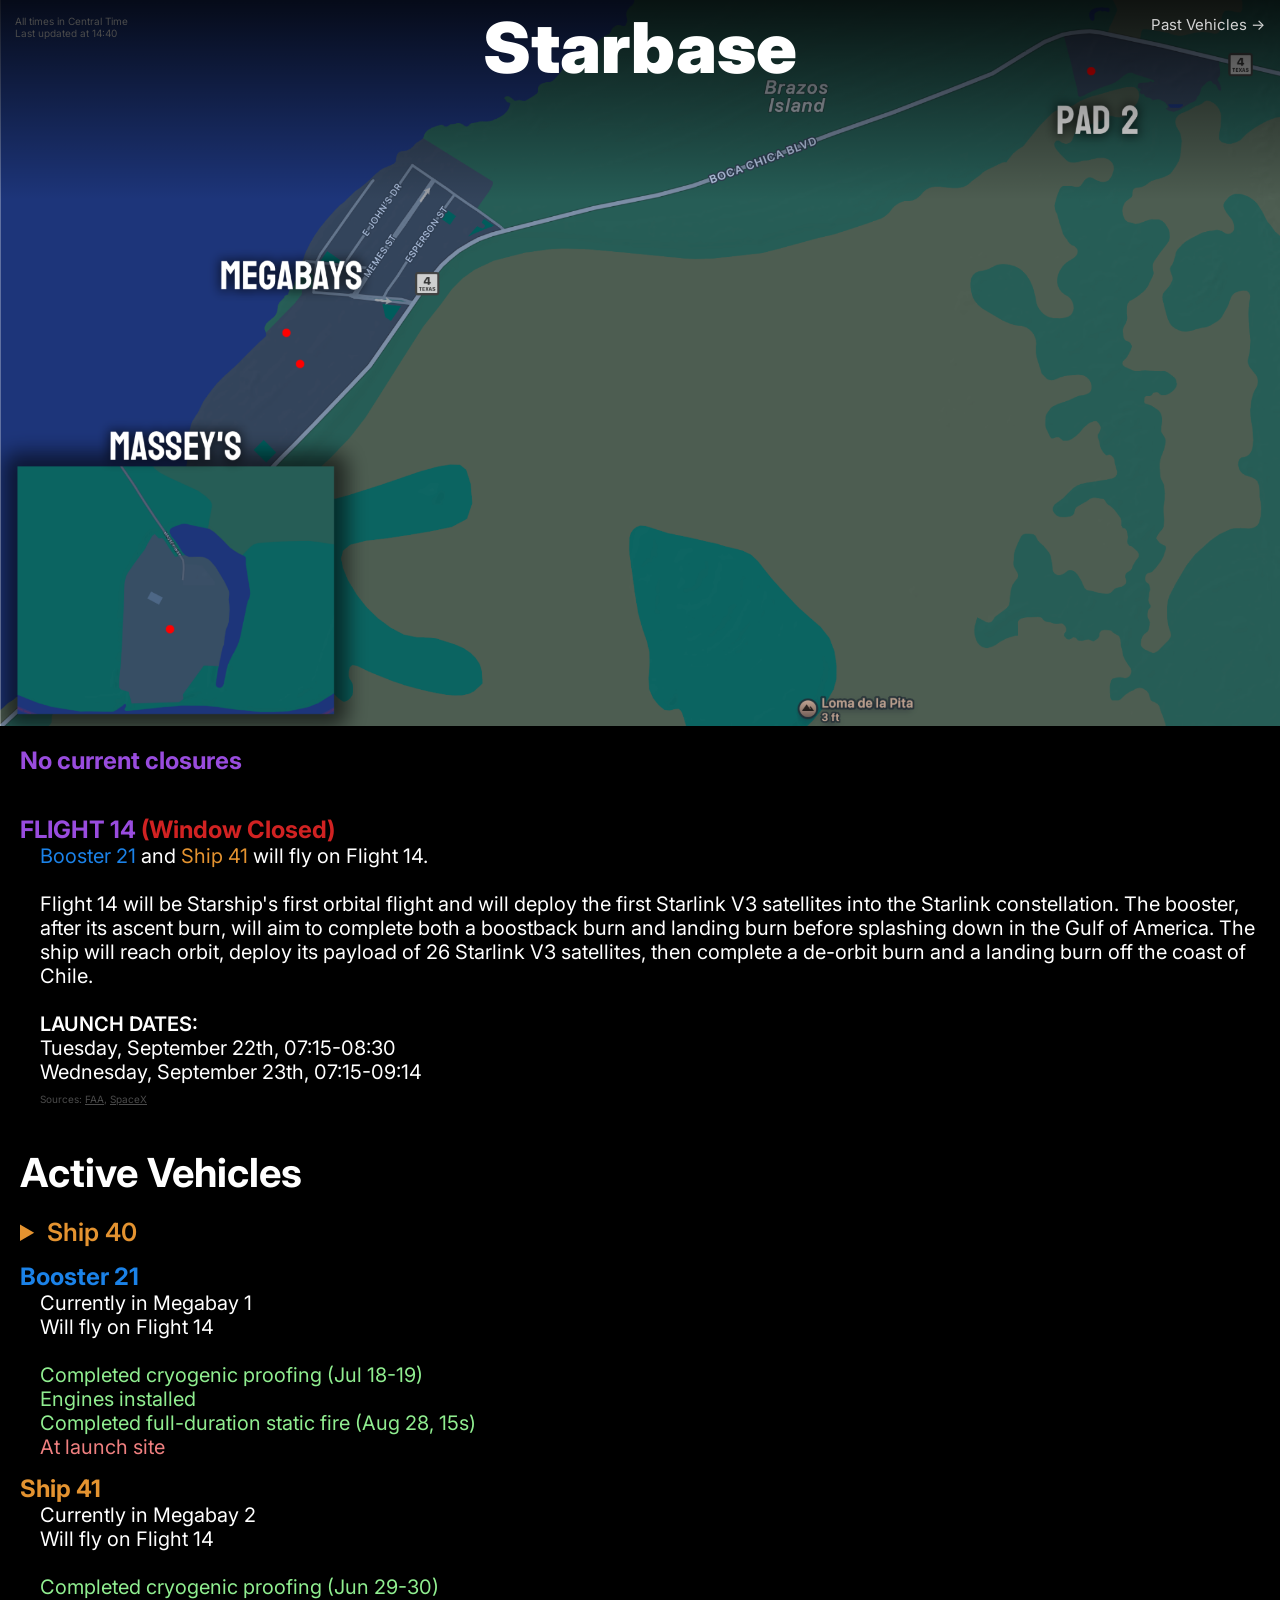
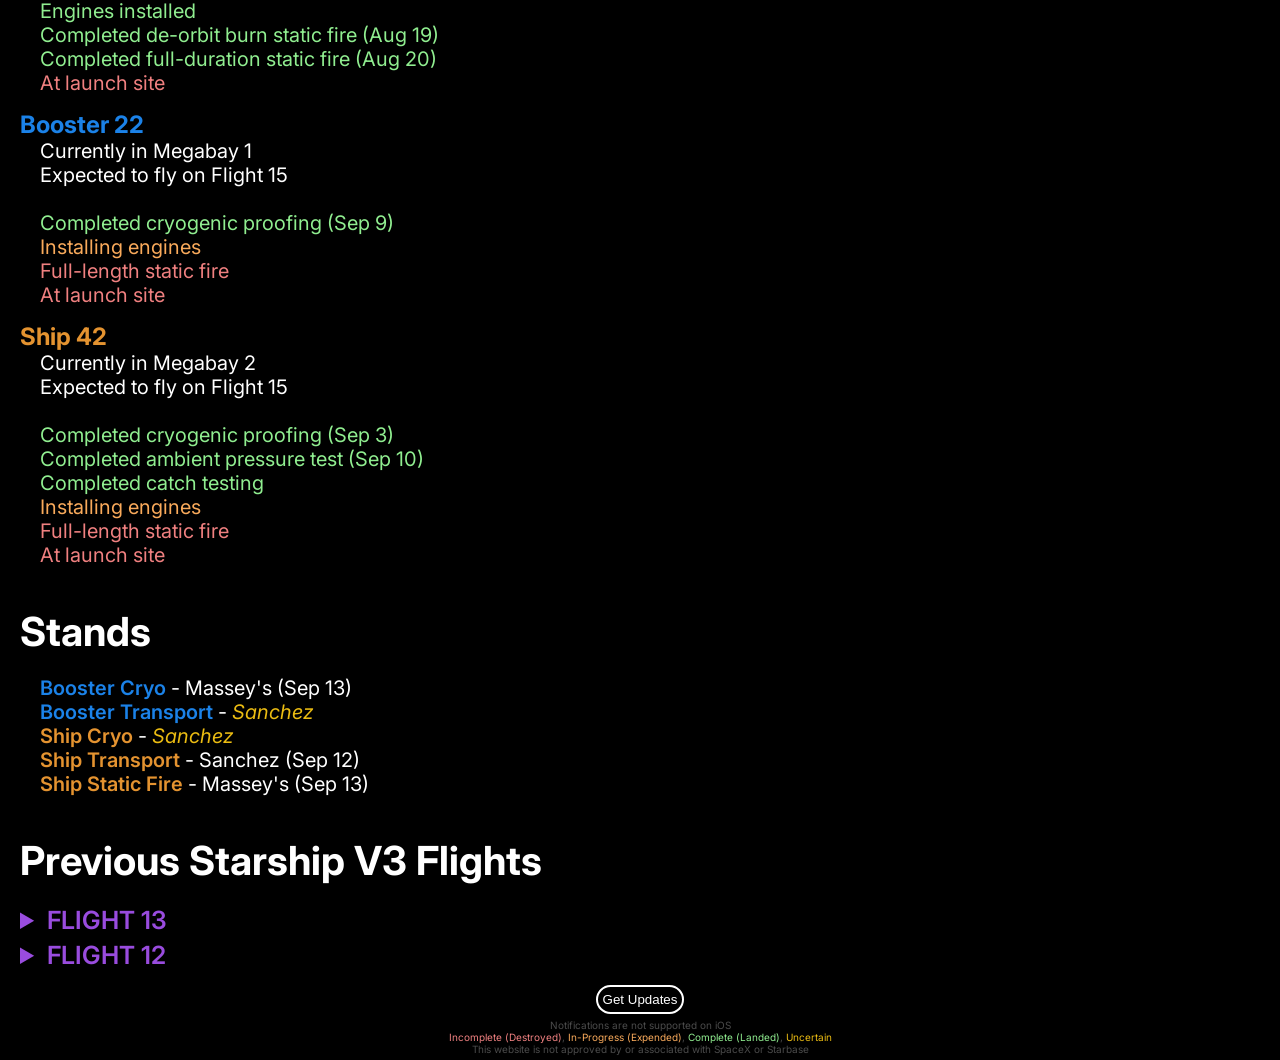
==== commit f216d6a7: "9/15 14:40 Filled in clarifying info on flights 13 and 14 from SpaceX" ====
--- a/index.html
+++ b/index.html
@@ -11,7 +11,7 @@
 <div class="h-wrapper">
     <img src="img/none.png" class="headerimg">
     <a href="index.html"><h1>Starbase</h1></a>
-    <p>All times in Central Time <br> Last updated at 13:00</p>
+    <p>All times in Central Time <br> Last updated at 14:40</p>
     <p class="right expand11"><a href="past-vehicles.html" class="a-wrapper a-whiten">Past Vehicles -></a></p>
 </div>
 
@@ -40,7 +40,7 @@
 <pre>
 <span class="booster">Booster 21</span> and <span class="ship">Ship 41</span> will fly on Flight 14.
 
-Flight 14 will be Starship's first orbital flight and will deploy the first operational Starlink V3 satellites. Both stages will be expended, attempting soft splashdowns; the booster in the Gulf of America, and the ship in the Indian/Pacific Ocean.
+Flight 14 will be Starship's first orbital flight and will deploy the first Starlink V3 satellites into the Starlink constellation. The booster, after its ascent burn, will aim to complete both a boostback burn and landing burn before splashing down in the Gulf of America. The ship will reach orbit, deploy its payload of 26 Starlink V3 satellites, then complete a de-orbit burn and a landing burn off the coast of Chile.
 
 <b>LAUNCH DATES:</b>
 Tuesday, September 22th, 07:15-08:30
@@ -128,7 +128,7 @@
 <pre>
 <a class="a-none" href="past-vehicles.html#booster-20"><span class="incomplete">Booster 20</span></a> and <span class="complete">Ship 40</span> flew on Flight 13 on July 24th, 2026.
 
-Flight 13 was the second test of Starship V3. Booster 20 completed its boostback burn but failed to relight all 13 engines for its landing burn, resulting in a hard splashdown. Ship 40 successfully deployed real Starlink V3 satellites for the first time, relit an engine in space, and splashed down in the Indian Ocean soft enough to remain in one piece.
+Flight 13 was the second test of Starship V3. Booster 20 completed most of its boostback burn, shutting down near the end due to potential ice clogging, and then failed to relight 5 of the planned 13 engines for its landing burn, resulting in a hard splashdown. Ship 40 successfully deployed real Starlink V3 satellites (though, since the flight path was suborbital, they did not join the constellation) for the first time, relit an engine in space, and splashed down in the Indian Ocean soft enough to remain in one piece.
 </pre>
 </details>
 
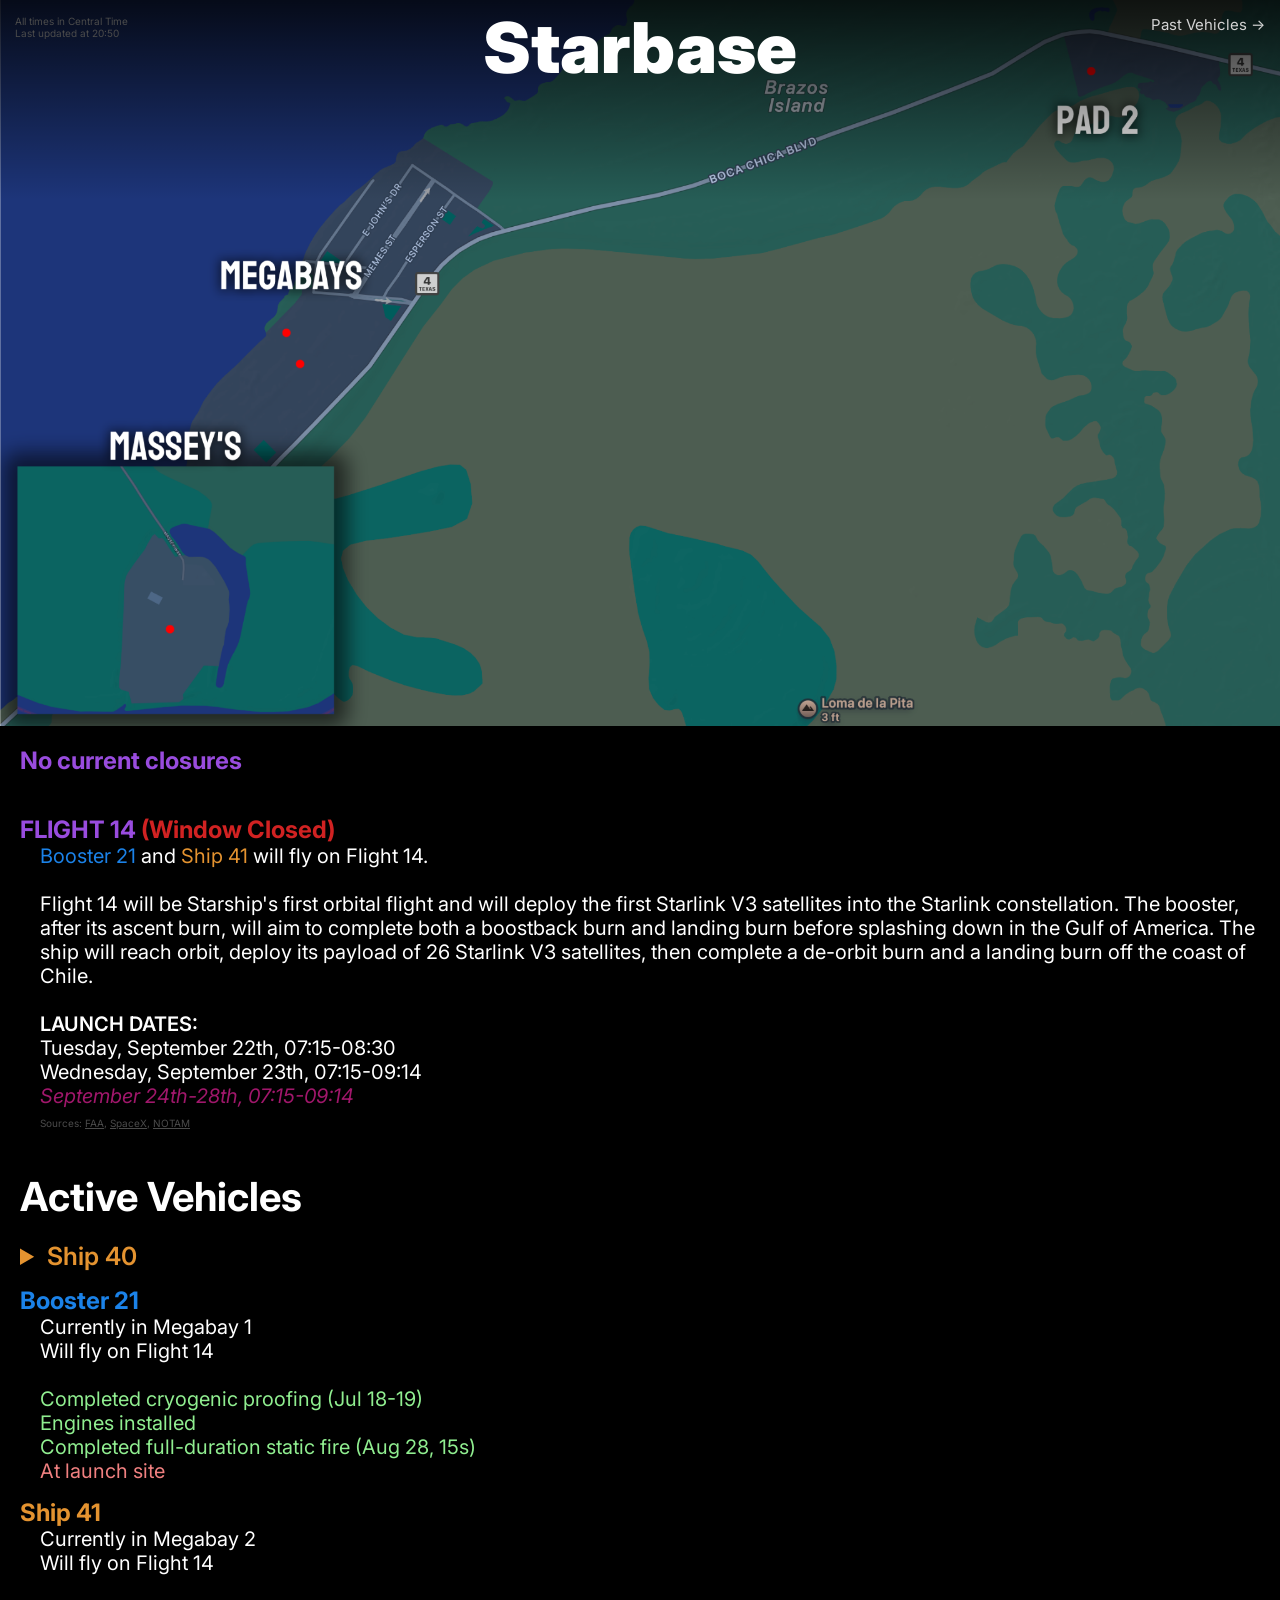
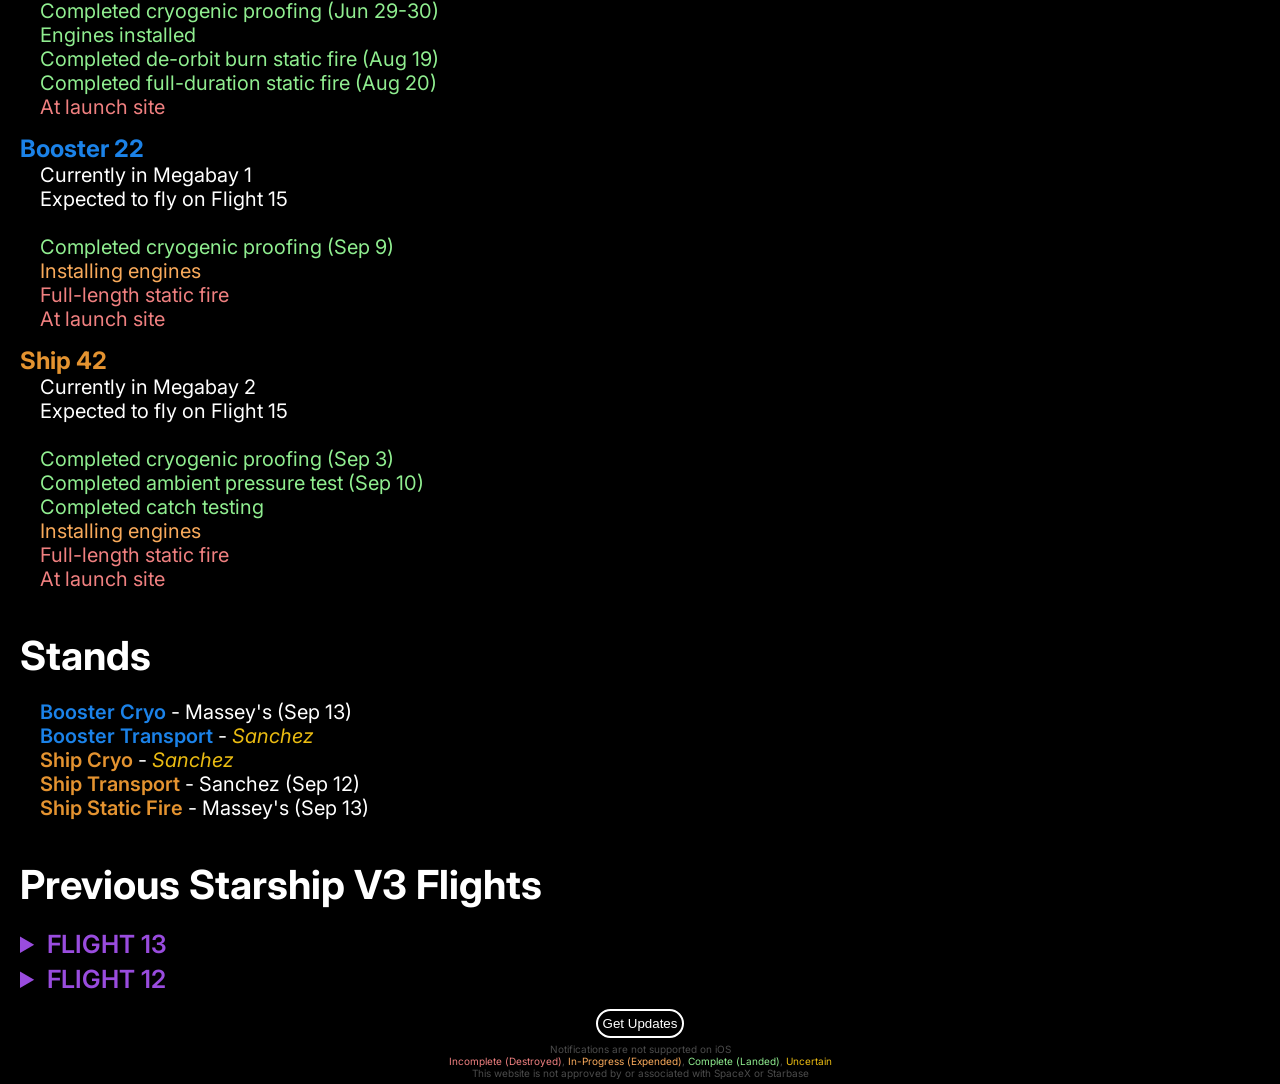
==== commit c72c9757: "9/15 20:50 NOTAM restrictions published" ====
--- a/index.html
+++ b/index.html
@@ -11,7 +11,7 @@
 <div class="h-wrapper">
     <img src="img/none.png" class="headerimg">
     <a href="index.html"><h1>Starbase</h1></a>
-    <p>All times in Central Time <br> Last updated at 14:40</p>
+    <p>All times in Central Time <br> Last updated at 20:50</p>
     <p class="right expand11"><a href="past-vehicles.html" class="a-wrapper a-whiten">Past Vehicles -></a></p>
 </div>
 
@@ -45,7 +45,8 @@
 <b>LAUNCH DATES:</b>
 Tuesday, September 22th, 07:15-08:30
 Wednesday, September 23th, 07:15-09:14
-<span class="p-small">Sources: <a href="https://www.fly.faa.gov/adv/adv_spt" target="_blank" class="a-source">FAA</a>, <a href="https://www.spacex.com/launches/starship-flight-14" target="_blank" class="a-source">SpaceX</a></span>
+<span class="if-necessary">September 24th-28th, 07:15-09:14</span>
+<span class="p-small">Sources: <a href="https://www.fly.faa.gov/adv/adv_spt" target="_blank" class="a-source">FAA</a>, <a href="https://www.spacex.com/launches/starship-flight-14" target="_blank" class="a-source">SpaceX</a>, <a href="https://space-notices.com/entry/launch-starship-flight-14" target="_blank" class="a-source">NOTAM</a></span>
 </pre>
 </div>
 
--- a/stylesheet.css
+++ b/stylesheet.css
@@ -251,6 +251,11 @@
     font-style: italic;
 }
 
+.if-necessary {
+    color: rgb(160, 23, 107);
+    font-style: italic;
+}
+
 .retired {
     color: rgb(155, 155, 155);
 }
